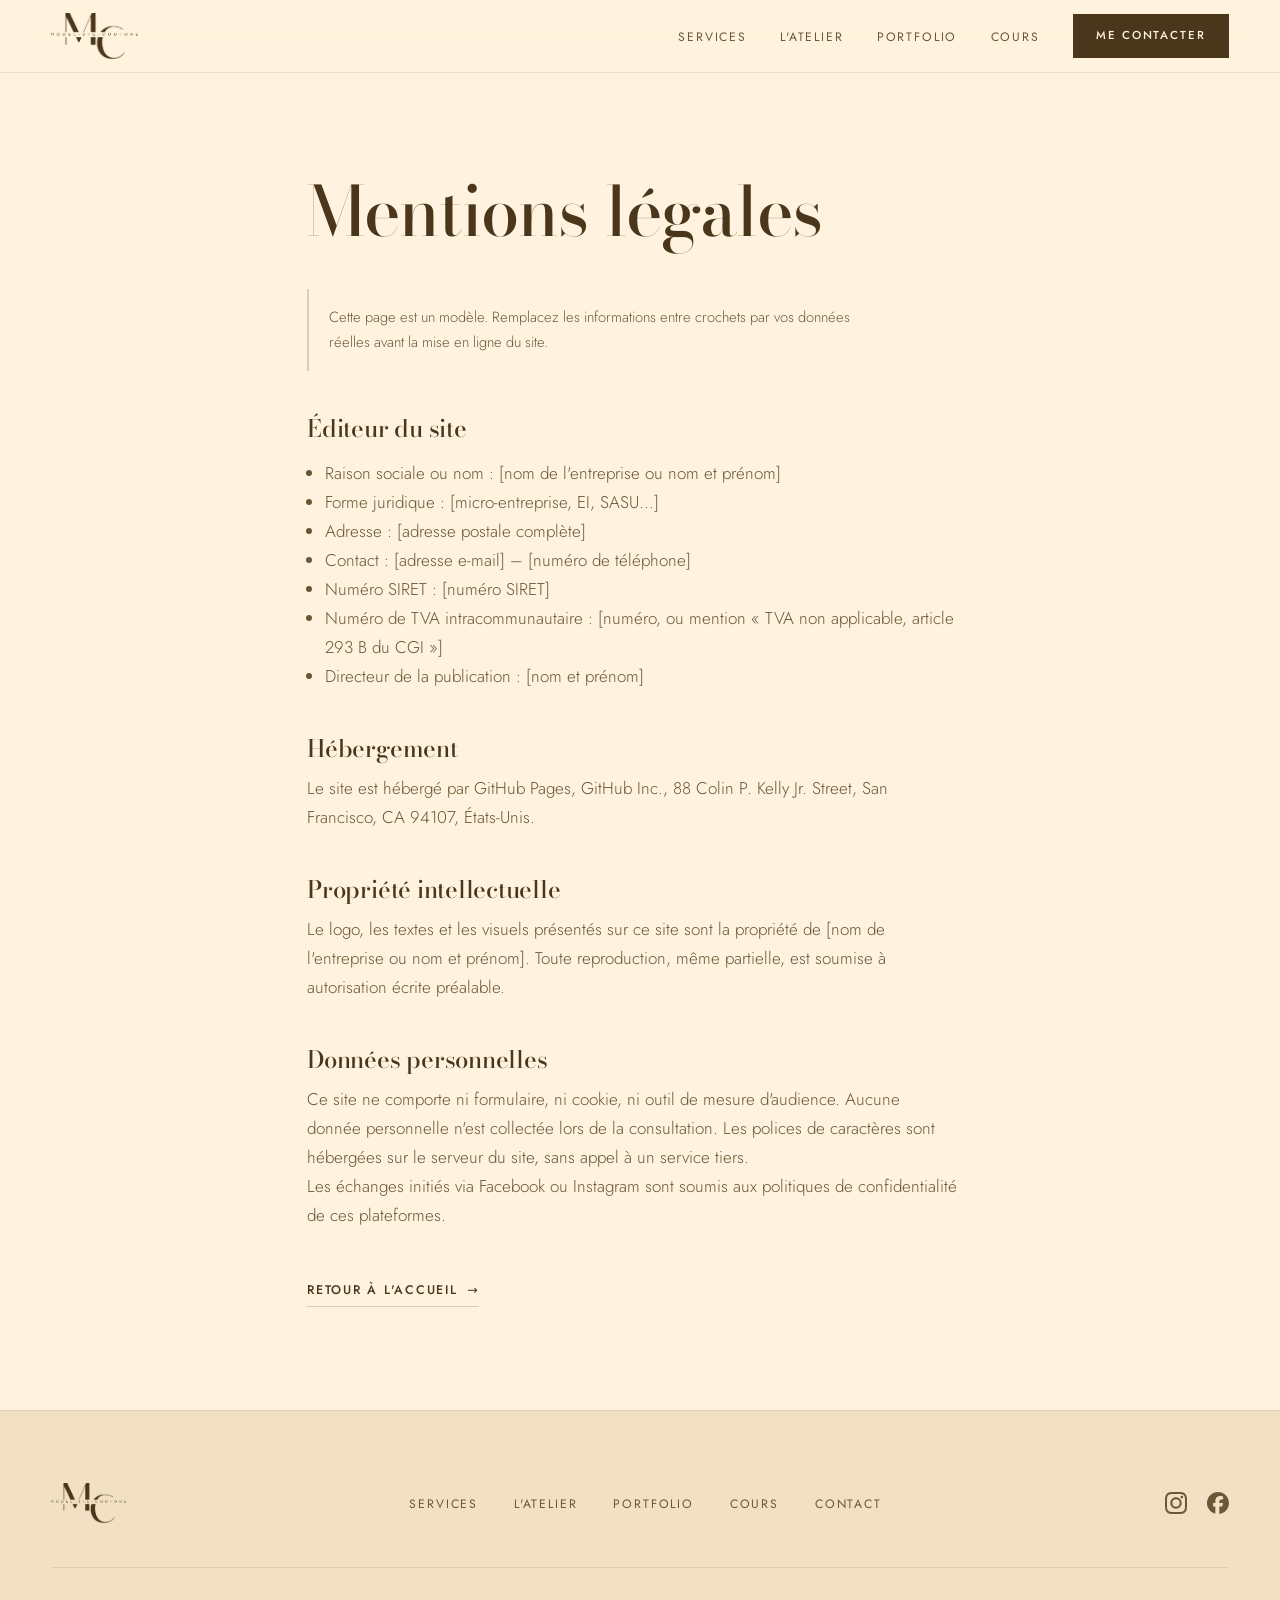
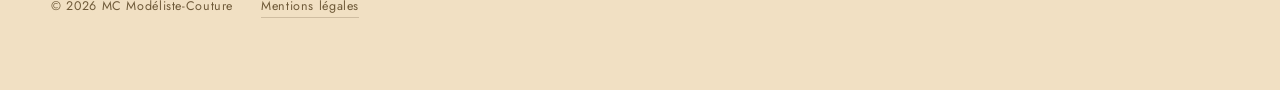
==== mentions-legales.html @ d51a9fc8 "Ajouter le site vitrine MC Modéliste-Couture Site statique d'une page reprenant l'identité du logo :" ====
<!doctype html>
<html lang="fr">
<head>
<meta charset="utf-8">
<meta name="viewport" content="width=device-width, initial-scale=1">
<script>document.documentElement.classList.add('js');</script>
<title>Mentions légales | MC Modéliste-Couture</title>
<meta name="description" content="Mentions légales du site MC Modéliste-Couture.">
<meta name="robots" content="noindex, follow">

<link rel="icon" href="assets/favicon.ico" sizes="any">
<link rel="icon" href="assets/favicon-512.png" type="image/png" sizes="512x512">
<link rel="apple-touch-icon" href="assets/apple-touch-icon.png">
<meta name="theme-color" content="#FFF3DF" media="(prefers-color-scheme: light)">
<meta name="theme-color" content="#211710" media="(prefers-color-scheme: dark)">

<link rel="stylesheet" href="assets/fonts/fonts.css">
<link rel="stylesheet" href="assets/css/style.css">
</head>

<body>
<a class="skip-link" href="#contenu">Aller au contenu</a>

<header class="site-header">
  <div class="site-header__inner">
    <a class="brand" href="index.html" aria-label="MC Modéliste-Couture, accueil">
      <img src="assets/logo-mc.png" alt="MC Modéliste-Couture" width="357" height="190" decoding="async">
    </a>
    <nav class="site-nav" id="menu" aria-label="Navigation principale">
      <ul>
        <li><a href="index.html#services">Services</a></li>
        <li><a href="index.html#atelier">L'atelier</a></li>
        <li><a href="index.html#portfolio">Portfolio</a></li>
        <li><a href="index.html#cours">Cours</a></li>
      </ul>
      <a class="btn btn--primary site-nav__cta" href="index.html#contact">Me contacter</a>
    </nav>
    <button class="nav-toggle" type="button" aria-expanded="false" aria-controls="menu">
      <span class="nav-toggle__bars" aria-hidden="true"></span>
      <span class="nav-toggle__label">Menu</span>
    </button>
  </div>
</header>

<main id="contenu" class="legal-page">
  <div class="wrap">
    <h1>Mentions légales</h1>

    <!-- À COMPLÉTER : les champs entre crochets sont obligatoires pour un site
         professionnel français (article 6 de la loi pour la confiance dans
         l'économie numérique). Remplacez chaque crochet, puis supprimez le
         paragraphe « note » ci-dessous. -->
    <p class="note">
      Cette page est un modèle. Remplacez les informations entre crochets par vos
      données réelles avant la mise en ligne du site.
    </p>

    <h2>Éditeur du site</h2>
    <ul>
      <li>Raison sociale ou nom : [nom de l'entreprise ou nom et prénom]</li>
      <li>Forme juridique : [micro-entreprise, EI, SASU…]</li>
      <li>Adresse : [adresse postale complète]</li>
      <li>Contact : [adresse e-mail] – [numéro de téléphone]</li>
      <li>Numéro SIRET : [numéro SIRET]</li>
      <li>Numéro de TVA intracommunautaire : [numéro, ou mention « TVA non applicable, article 293 B du CGI »]</li>
      <li>Directeur de la publication : [nom et prénom]</li>
    </ul>

    <h2>Hébergement</h2>
    <p>
      Le site est hébergé par GitHub Pages, GitHub Inc., 88 Colin P. Kelly Jr. Street,
      San Francisco, CA 94107, États-Unis.
    </p>

    <h2>Propriété intellectuelle</h2>
    <p>
      Le logo, les textes et les visuels présentés sur ce site sont la propriété de
      [nom de l'entreprise ou nom et prénom]. Toute reproduction, même partielle, est
      soumise à autorisation écrite préalable.
    </p>

    <h2>Données personnelles</h2>
    <p>
      Ce site ne comporte ni formulaire, ni cookie, ni outil de mesure d'audience. Aucune
      donnée personnelle n'est collectée lors de la consultation. Les polices de caractères
      sont hébergées sur le serveur du site, sans appel à un service tiers.
    </p>
    <p>
      Les échanges initiés via Facebook ou Instagram sont soumis aux politiques de
      confidentialité de ces plateformes.
    </p>

    <p style="margin-top:2.75rem"><a class="link-arrow" href="index.html">Retour à l'accueil</a></p>
  </div>
</main>

<footer class="site-footer">
  <div class="wrap site-footer__inner">
    <div class="site-footer__brand">
      <img src="assets/logo-mc.png" alt="MC Modéliste-Couture" width="357" height="190" loading="lazy" decoding="async">
    </div>
    <nav class="site-footer__nav" aria-label="Navigation de bas de page">
      <ul>
        <li><a href="index.html#services">Services</a></li>
        <li><a href="index.html#atelier">L'atelier</a></li>
        <li><a href="index.html#portfolio">Portfolio</a></li>
        <li><a href="index.html#cours">Cours</a></li>
        <li><a href="index.html#contact">Contact</a></li>
      </ul>
    </nav>
    <div class="site-footer__social">
      <a href="https://www.instagram.com/mcmodeliste.coucoucolito" target="_blank" rel="noopener noreferrer" aria-label="Instagram">
        <svg class="icon" viewBox="0 0 24 24" aria-hidden="true" focusable="false"><path fill="currentColor" d="M7.0301.084c-1.2768.0602-2.1487.264-2.911.5634-.7888.3075-1.4575.72-2.1228 1.3877-.6652.6677-1.075 1.3368-1.3802 2.127-.2954.7638-.4956 1.6365-.552 2.914-.0564 1.2775-.0689 1.6882-.0626 4.947.0062 3.2586.0206 3.6671.0825 4.9473.061 1.2765.264 2.1482.5635 2.9107.308.7889.72 1.4573 1.388 2.1228.6679.6655 1.3365 1.0743 2.1285 1.38.7632.295 1.6361.4961 2.9134.552 1.2773.056 1.6884.069 4.9462.0627 3.2578-.0062 3.668-.0207 4.9478-.0814 1.28-.0607 2.147-.2652 2.9098-.5633.7889-.3086 1.4578-.72 2.1228-1.3881.665-.6682 1.0745-1.3378 1.3795-2.1284.2957-.7632.4966-1.636.552-2.9124.056-1.2809.0692-1.6898.063-4.948-.0063-3.2583-.021-3.6668-.0817-4.9465-.0607-1.2797-.264-2.1487-.5633-2.9117-.3084-.7889-.72-1.4568-1.3876-2.1228C21.2982 1.33 20.628.9208 19.8378.6165 19.074.321 18.2017.1197 16.9244.0645 15.6471.0093 15.236-.005 11.977.0014 8.718.0076 8.31.0215 7.0301.0839m.1402 21.6932c-1.17-.0509-1.8053-.2453-2.2287-.408-.5606-.216-.96-.4771-1.3819-.895-.422-.4178-.6811-.8186-.9-1.378-.1644-.4234-.3624-1.058-.4171-2.228-.0595-1.2645-.072-1.6442-.079-4.848-.007-3.2037.0053-3.583.0607-4.848.05-1.169.2456-1.805.408-2.2282.216-.5613.4762-.96.895-1.3816.4188-.4217.8184-.6814 1.3783-.9003.423-.1651 1.0575-.3614 2.227-.4171 1.2655-.06 1.6447-.072 4.848-.079 3.2033-.007 3.5835.005 4.8495.0608 1.169.0508 1.8053.2445 2.228.408.5608.216.96.4754 1.3816.895.4217.4194.6816.8176.9005 1.3787.1653.4217.3617 1.056.4169 2.2263.0602 1.2655.0739 1.645.0796 4.848.0058 3.203-.0055 3.5834-.061 4.848-.051 1.17-.245 1.8055-.408 2.2294-.216.5604-.4763.96-.8954 1.3814-.419.4215-.8181.6811-1.3783.9-.4224.1649-1.0577.3617-2.2262.4174-1.2656.0595-1.6448.072-4.8493.079-3.2045.007-3.5825-.006-4.848-.0608M16.953 5.5864A1.44 1.44 0 1 0 18.39 4.144a1.44 1.44 0 0 0-1.437 1.4424M5.8385 12.012c.0067 3.4032 2.7706 6.1557 6.173 6.1493 3.4026-.0065 6.157-2.7701 6.1506-6.1733-.0065-3.4032-2.771-6.1565-6.174-6.1498-3.403.0067-6.156 2.771-6.1496 6.1738M8 12.0077a4 4 0 1 1 4.008 3.9921A3.9996 3.9996 0 0 1 8 12.0077"/></svg>
      </a>
      <a href="https://www.facebook.com/profile.php?id=61576766272760" target="_blank" rel="noopener noreferrer" aria-label="Facebook">
        <svg class="icon" viewBox="0 0 24 24" aria-hidden="true" focusable="false"><path fill="currentColor" d="M9.101 23.691v-7.98H6.627v-3.667h2.474v-1.58c0-4.085 1.848-5.978 5.858-5.978.401 0 .955.042 1.468.103a8.68 8.68 0 0 1 1.141.195v3.325a8.623 8.623 0 0 0-.653-.036 26.805 26.805 0 0 0-.733-.009c-.707 0-1.259.096-1.675.309a1.686 1.686 0 0 0-.679.622c-.258.42-.374.995-.374 1.752v1.297h3.919l-.386 2.103-.287 1.564h-3.246v8.245C19.396 23.238 24 18.179 24 12.044c0-6.627-5.373-12-12-12s-12 5.373-12 12c0 5.628 3.874 10.35 9.101 11.647Z"/></svg>
      </a>
    </div>
    <p class="site-footer__legal">
      <span>&copy; <span id="annee">2026</span> MC Modéliste-Couture</span>
      <a href="mentions-legales.html">Mentions légales</a>
    </p>
  </div>
</footer>

<script src="assets/js/main.js" defer></script>
</body>
</html>
---- assets/fonts/fonts.css ----
/* Polices auto-hebergees (pas d'appel a Google Fonts : RGPD + performance). */

/* Bodoni Moda - variable wght 400..900, opsz 6..96. Reprend le Didone du monogramme MC. */
@font-face {
  font-family: 'Bodoni Moda';
  font-style: normal;
  font-weight: 400 700;
  font-display: swap;
  src: url(./bodoni-moda-latin.woff2) format('woff2');
  unicode-range: U+0000-00FF, U+0131, U+0152-0153, U+02BB-02BC, U+02C6, U+02DA, U+02DC, U+0304, U+0308, U+0329, U+2000-206F, U+20AC, U+2122, U+2191, U+2193, U+2212, U+2215, U+FEFF, U+FFFD;
}
@font-face {
  font-family: 'Bodoni Moda';
  font-style: normal;
  font-weight: 400 700;
  font-display: swap;
  src: url(./bodoni-moda-latin-ext.woff2) format('woff2');
  unicode-range: U+0100-02BA, U+02BD-02C5, U+02C7-02CC, U+02CE-02D7, U+02DD-02FF, U+0304, U+0308, U+0329, U+1D00-1DBF, U+1E00-1E9F, U+1EF2-1EFF, U+2020, U+20A0-20AB, U+20AD-20C0, U+2113, U+2C60-2C7F, U+A720-A7FF;
}

/* Jost - variable wght 100..900. Reprend le lettrage geometrique du wordmark. */
@font-face {
  font-family: 'Jost';
  font-style: normal;
  font-weight: 200 700;
  font-display: swap;
  src: url(./jost-latin.woff2) format('woff2');
  unicode-range: U+0000-00FF, U+0131, U+0152-0153, U+02BB-02BC, U+02C6, U+02DA, U+02DC, U+0304, U+0308, U+0329, U+2000-206F, U+20AC, U+2122, U+2191, U+2193, U+2212, U+2215, U+FEFF, U+FFFD;
}
@font-face {
  font-family: 'Jost';
  font-style: normal;
  font-weight: 200 700;
  font-display: swap;
  src: url(./jost-latin-ext.woff2) format('woff2');
  unicode-range: U+0100-02BA, U+02BD-02C5, U+02C7-02CC, U+02CE-02D7, U+02DD-02FF, U+0304, U+0308, U+0329, U+1D00-1DBF, U+1E00-1E9F, U+1EF2-1EFF, U+2020, U+20A0-20AB, U+20AD-20C0, U+2113, U+2C60-2C7F, U+A720-A7FF;
}
---- assets/css/style.css ----
/* ==========================================================================
   MC Modéliste-Couture
   Palette et typographie reprises du logo : brun #49361B sur crème #FFF3DF,
   monogramme Didone (Bodoni Moda) + lettrage géométrique (Jost).
   Un seul accent, un seul rayon de bord (0), un seul thème à la fois.
   ========================================================================== */

:root {
  --paper:      #FFF3DF;
  --paper-2:    #F8EAD2;
  --paper-3:    #F1E0C3;
  --ink:        #49361B;
  --ink-soft:   #6B5636;
  --ink-mute:   #6F5A39;
  --line:       rgba(73, 54, 27, .20);
  --line-soft:  rgba(73, 54, 27, .11);
  --shadow:     0 18px 50px rgba(73, 54, 27, .13);
  --veil:       rgba(255, 243, 223, .55);
  --img-filter: none;

  --nav-h: 72px;
  --wrap: 1280px;
  --gutter: clamp(1.25rem, 4vw, 3.5rem);
  --radius: 0;

  --serif: 'Bodoni Moda', 'Didot', 'Times New Roman', serif;
  --sans:  'Jost', 'Futura', 'Century Gothic', system-ui, sans-serif;
  --ease:  cubic-bezier(.16, 1, .3, 1);

  color-scheme: light dark;
}

@media (prefers-color-scheme: dark) {
  :root {
    --paper:      #211710;
    --paper-2:    #2A1E14;
    --paper-3:    #33251a;
    --ink:        #F5E7CF;
    --ink-soft:   #D8C4A3;
    --ink-mute:   #AE9877;
    --line:       rgba(245, 231, 207, .20);
    --line-soft:  rgba(245, 231, 207, .10);
    --shadow:     0 18px 50px rgba(0, 0, 0, .45);
    --veil:       rgba(33, 23, 16, .88);
    --img-filter: brightness(.78) saturate(.92);
  }
}

/* --------------------------------------------------------- base --------- */

*, *::before, *::after { box-sizing: border-box; }

html {
  -webkit-text-size-adjust: 100%;
  scroll-padding-top: calc(var(--nav-h) + 1.5rem);
}

@media (prefers-reduced-motion: no-preference) {
  html { scroll-behavior: smooth; }
}

body {
  margin: 0;
  background: var(--paper);
  color: var(--ink);
  font-family: var(--sans);
  font-size: 1.0625rem;
  font-weight: 400;
  line-height: 1.7;
  -webkit-font-smoothing: antialiased;
  text-rendering: optimizeLegibility;
  overflow-x: hidden;
}

h1, h2, h3 {
  font-family: var(--serif);
  font-weight: 500;
  font-optical-sizing: auto;
  margin: 0;
  text-wrap: balance;
}

h1 {
  font-size: clamp(2.4rem, 5.6vw, 4.3rem);
  line-height: 1.07;
  letter-spacing: -.014em;
}

h2 {
  font-size: clamp(1.85rem, 3.4vw, 2.9rem);
  line-height: 1.14;
  letter-spacing: -.01em;
}

h3 {
  font-size: clamp(1.2rem, 1.5vw, 1.45rem);
  font-weight: 600;
  line-height: 1.25;
}

p { margin: 0; max-width: 65ch; text-wrap: pretty; }

img { display: block; max-width: 100%; height: auto; }

a { color: inherit; }

.wrap {
  width: 100%;
  max-width: var(--wrap);
  margin-inline: auto;
  padding-inline: var(--gutter);
}

/* Les items de grille refusent par défaut de passer sous leur taille
   min-content, ce qui fait déborder la page sur petit écran. */
.hero__inner > *,
.cours__inner > *,
.contact__inner > *,
.bento__cell { min-width: 0; }

.section { padding-block: clamp(4.5rem, 9vw, 8.5rem); }

.section__head { max-width: 46rem; margin-bottom: clamp(2.5rem, 5vw, 4rem); }
.section__head p { margin-top: 1.1rem; color: var(--ink-soft); font-weight: 300; }

.lede {
  font-size: clamp(1.05rem, 1.4vw, 1.22rem);
  font-weight: 300;
  color: var(--ink-soft);
  line-height: 1.65;
}

.skip-link {
  position: absolute;
  left: -9999px;
  top: 0;
  z-index: 100;
  background: var(--ink);
  color: var(--paper);
  padding: .85rem 1.4rem;
  font-size: .8rem;
  letter-spacing: .12em;
  text-transform: uppercase;
}
.skip-link:focus { left: 0; }

:focus-visible {
  outline: 2px solid var(--ink);
  outline-offset: 3px;
}

/* ------------------------------------------------------- boutons -------- */

.btn {
  display: inline-flex;
  align-items: center;
  justify-content: center;
  white-space: nowrap;
  border: 1px solid var(--ink);
  border-radius: var(--radius);
  padding: .95rem 1.9rem;
  font-family: var(--sans);
  font-size: .78rem;
  font-weight: 500;
  letter-spacing: .16em;
  text-transform: uppercase;
  text-decoration: none;
  cursor: pointer;
  transition: background-color .35s var(--ease), color .35s var(--ease),
              transform .2s var(--ease);
}

.btn--primary { background: var(--ink); color: var(--paper); }
.btn--ghost   { background: transparent; color: var(--ink); }

@media (hover: hover) {
  .btn--primary:hover { background: var(--ink-soft); border-color: var(--ink-soft); }
  .btn--ghost:hover   { background: var(--ink); color: var(--paper); }
  .btn:hover { transform: translateY(-1px); }
}
.btn:active { transform: translateY(1px); }

.link-arrow {
  display: inline-flex;
  align-items: center;
  gap: .6rem;
  font-size: .78rem;
  font-weight: 500;
  letter-spacing: .14em;
  text-transform: uppercase;
  text-decoration: none;
  color: var(--ink);
  border-bottom: 1px solid var(--line);
  padding-bottom: .35rem;
  transition: border-color .35s var(--ease), gap .35s var(--ease);
}
.link-arrow::after { content: "\2192"; transition: transform .35s var(--ease); }
@media (hover: hover) {
  .link-arrow:hover { border-color: var(--ink); }
  .link-arrow:hover::after { transform: translateX(4px); }
}

/* -------------------------------------------------------- entête -------- */

.site-header {
  position: sticky;
  top: 0;
  z-index: 50;
  background: color-mix(in srgb, var(--paper) 88%, transparent);
  backdrop-filter: blur(14px);
  -webkit-backdrop-filter: blur(14px);
  border-bottom: 1px solid var(--line-soft);
}

@supports not (backdrop-filter: blur(4px)) {
  .site-header { background: var(--paper); }
}

.site-header__inner {
  height: var(--nav-h);
  max-width: var(--wrap);
  margin-inline: auto;
  padding-inline: var(--gutter);
  display: flex;
  align-items: center;
  gap: clamp(1rem, 3vw, 2.5rem);
}

.brand { margin-right: auto; display: flex; align-items: center; }
.brand img {
  height: 46px;
  width: auto;
}

@media (prefers-color-scheme: dark) {
  .brand img,
  .site-footer__brand img { filter: brightness(0) invert(1) opacity(.92); }
}

.site-nav { display: flex; align-items: center; gap: clamp(1.25rem, 2.6vw, 2.4rem); }

.site-nav ul {
  display: flex;
  align-items: center;
  gap: clamp(1.25rem, 2.6vw, 2.4rem);
  list-style: none;
  margin: 0;
  padding: 0;
}

.site-nav a:not(.btn) {
  font-size: .76rem;
  font-weight: 400;
  letter-spacing: .15em;
  text-transform: uppercase;
  text-decoration: none;
  color: var(--ink-soft);
  padding-block: .4rem;
  border-bottom: 1px solid transparent;
  transition: color .3s var(--ease), border-color .3s var(--ease);
}
@media (hover: hover) {
  .site-nav a:not(.btn):hover { color: var(--ink); border-color: var(--ink); }
}

.site-nav__cta { padding: .7rem 1.4rem; font-size: .72rem; }

.nav-toggle {
  display: none;
  align-items: center;
  gap: .6rem;
  background: none;
  border: 0;
  padding: .5rem 0;
  color: var(--ink);
  font-family: var(--sans);
  font-size: .72rem;
  letter-spacing: .16em;
  text-transform: uppercase;
  cursor: pointer;
}

.nav-toggle__bars,
.nav-toggle__bars::before,
.nav-toggle__bars::after {
  display: block;
  width: 22px;
  height: 1px;
  background: var(--ink);
  transition: transform .3s var(--ease), opacity .2s var(--ease);
}
.nav-toggle__bars { position: relative; }
.nav-toggle__bars::before,
.nav-toggle__bars::after { content: ""; position: absolute; left: 0; }
.nav-toggle__bars::before { top: -7px; }
.nav-toggle__bars::after  { top: 7px; }

.nav-toggle[aria-expanded="true"] .nav-toggle__bars { background: transparent; }
.nav-toggle[aria-expanded="true"] .nav-toggle__bars::before { transform: translateY(7px) rotate(45deg); }
.nav-toggle[aria-expanded="true"] .nav-toggle__bars::after  { transform: translateY(-7px) rotate(-45deg); }

@media (max-width: 899px) {
  .nav-toggle { display: inline-flex; }

  .site-nav {
    position: fixed;
    inset: var(--nav-h) 0 auto 0;
    flex-direction: column;
    align-items: stretch;
    gap: 0;
    background: var(--paper);
    border-bottom: 1px solid var(--line);
    padding: 1rem var(--gutter) 2rem;
    transform: translateY(-8px);
    opacity: 0;
    visibility: hidden;
    transition: opacity .28s var(--ease), transform .28s var(--ease), visibility .28s;
  }
  .site-nav[data-open="true"] { opacity: 1; visibility: visible; transform: none; }

  .site-nav ul { flex-direction: column; align-items: stretch; gap: 0; }
  .site-nav li { border-bottom: 1px solid var(--line-soft); }
  .site-nav a:not(.btn) { display: block; padding: 1.05rem 0; font-size: .82rem; }
  .site-nav__cta { margin-top: 1.5rem; align-self: flex-start; }
}

/* ---------------------------------------------------------- hero -------- */

.hero {
  padding-top: clamp(2.5rem, 5vw, 5.5rem);
  padding-bottom: clamp(3.5rem, 7vw, 6rem);
}

.hero__inner {
  display: grid;
  gap: clamp(2.5rem, 5vw, 4.5rem);
  align-items: center;
}

@media (min-width: 900px) {
  .hero__inner { grid-template-columns: 7fr 5fr; }
}

.hero__text h1 { margin-bottom: 1.6rem; }
.hero__text .lede { max-width: 34rem; }

.br-desktop { display: none; }
@media (min-width: 900px) { .br-desktop { display: inline; } }

.hero__actions {
  display: flex;
  flex-wrap: wrap;
  gap: .9rem;
  margin-top: clamp(2rem, 3.5vw, 2.8rem);
}

.hero__media { margin: 0; }
.hero__media img {
  width: 100%;
  aspect-ratio: 4 / 5;
  object-fit: cover;
  filter: var(--img-filter);
}

@media (max-width: 899px) {
  .hero__media img { aspect-ratio: 3 / 2; }
}

/* ------------------------------------------------------ services -------- */

.bento {
  display: grid;
  gap: 1px;
  background: var(--line-soft);
  border-block: 1px solid var(--line-soft);
}

@media (min-width: 768px) {
  .bento { grid-template-columns: repeat(12, 1fr); }
  .bento__cell--wide { grid-column: span 7; }
  .bento__cell:not(.bento__cell--wide):not(.bento__cell--full) { grid-column: span 5; }
  .bento__cell--full { grid-column: 1 / -1; }
}

.bento__cell {
  position: relative;
  isolation: isolate;
  background: var(--paper);
  padding: clamp(1.9rem, 3.4vw, 3rem);
  min-height: clamp(220px, 26vw, 300px);
  display: flex;
  flex-direction: column;
  justify-content: flex-end;
  gap: .9rem;
}

.bento__cell h3 { color: var(--cell-ink, var(--ink)); }
.bento__cell p  { color: var(--cell-ink-soft, var(--ink-soft)); font-weight: 300; }

.bento__cell--dark,
.bento__cell--light {
  background-size: cover;
  background-position: center;
}

.bento__cell--dark::before,
.bento__cell--light::before {
  content: "";
  position: absolute;
  inset: 0;
  z-index: -1;
  background: var(--cell-veil);
}

.bento__cell--dark {
  background-image: url("../img/service-patronage.jpg");
  --cell-veil: rgba(41, 30, 15, .58);
  --cell-ink: #FDF4E5;
  --cell-ink-soft: #E7D6B9;
}

.bento__cell--light {
  background-image: url("../img/service-prototype.jpg");
  --cell-veil: rgba(255, 243, 223, .58);
  --cell-ink: #3A2A14;
  --cell-ink-soft: #5C4726;
}

@media (prefers-color-scheme: dark) {
  .bento__cell--dark  { --cell-veil: rgba(20, 13, 8, .70); }
  .bento__cell--light {
    --cell-veil: rgba(33, 23, 16, .82);
    --cell-ink: var(--ink);
    --cell-ink-soft: var(--ink-soft);
  }
}

.bento__cell--full {
  min-height: 0;
  flex-direction: row;
  flex-wrap: wrap;
  align-items: flex-end;
  justify-content: space-between;
  gap: 1.75rem clamp(2rem, 5vw, 5rem);
}
.bento__cell--full > div { flex: 1 1 26rem; display: grid; gap: .8rem; }

/* ------------------------------------------------------- atelier -------- */

.atelier { padding-block: 0; }

.atelier__media img {
  width: 100%;
  height: clamp(300px, 44vw, 540px);
  object-fit: cover;
  filter: var(--img-filter);
}

.atelier__panel {
  position: relative;
  background: var(--paper);
  max-width: 44rem;
  margin-top: clamp(-7rem, -9vw, -4rem);
  margin-bottom: clamp(4.5rem, 9vw, 8.5rem);
  padding: clamp(2rem, 4vw, 3.5rem) clamp(1.75rem, 4vw, 3.5rem);
  box-shadow: var(--shadow);
  display: grid;
  gap: 1.15rem;
}
.atelier__panel h2 { margin-bottom: .35rem; }
.atelier__panel p  { color: var(--ink-soft); font-weight: 300; }

/* ----------------------------------------------------- portfolio -------- */

.portfolio {
  position: relative;
  isolation: isolate;
  background: url("../img/portfolio.jpg") center / cover no-repeat;
  border-block: 1px solid var(--line-soft);
}

/* Le voile garde la section dans le thème actif : crème en clair, brun profond
   en sombre. Sans lui, la bande de papier à patron trouerait le mode sombre. */
.portfolio::before {
  content: "";
  position: absolute;
  inset: 0;
  z-index: -1;
  background: var(--veil);
}

.portfolio__inner {
  max-width: 44rem;
  text-align: center;
  display: grid;
  justify-items: center;
  gap: 1.35rem;
}
.portfolio__inner p { color: var(--ink-soft); font-weight: 300; }
.portfolio__inner .btn { margin-top: .75rem; }

.portfolio__meta {
  font-size: .78rem;
  letter-spacing: .1em;
  text-transform: uppercase;
  color: var(--ink-mute);
}

/* --------------------------------------------------------- cours -------- */

.cours { background: var(--paper-2); }

.cours__inner {
  display: grid;
  gap: clamp(2.25rem, 5vw, 4.5rem);
  align-items: center;
}

@media (min-width: 900px) {
  .cours__inner { grid-template-columns: 5fr 7fr; }
}

.cours__media { margin: 0; }
.cours__media img {
  width: 100%;
  aspect-ratio: 4 / 3;
  object-fit: cover;
  filter: var(--img-filter);
}

.cours__text { display: grid; gap: 1.4rem; justify-items: start; }
.cours__text p { color: var(--ink-soft); font-weight: 300; }

.cours__list {
  list-style: none;
  margin: .4rem 0 .6rem;
  padding: 0;
  display: grid;
  grid-template-columns: minmax(0, 1fr);
  gap: 0 clamp(1.5rem, 4vw, 3rem);
  width: 100%;
  max-width: 34rem;
}

@media (min-width: 560px) {
  .cours__list { grid-template-columns: repeat(2, minmax(0, 1fr)); }
}
.cours__list li {
  border-top: 1px solid var(--line);
  padding: .85rem 0;
  font-size: .82rem;
  letter-spacing: .12em;
  text-transform: uppercase;
  color: var(--ink);
}

/* ------------------------------------------------------- contact -------- */

.contact__inner {
  display: grid;
  gap: clamp(2.25rem, 5vw, 4.5rem);
}

@media (min-width: 900px) {
  .contact__inner { grid-template-columns: 5fr 7fr; align-items: start; }
}

.contact__intro p { margin-top: 1.2rem; color: var(--ink-soft); font-weight: 300; }

.contact__channels { list-style: none; margin: 0; padding: 0; }
.contact__channels li { border-top: 1px solid var(--line); }
.contact__channels li:last-child { border-bottom: 1px solid var(--line); }

.contact__channels a {
  display: grid;
  grid-template-columns: auto 1fr auto;
  align-items: center;
  gap: 1.1rem;
  padding: clamp(1.3rem, 2.6vw, 1.9rem) 0;
  text-decoration: none;
  transition: padding-inline .35s var(--ease), color .35s var(--ease);
}
@media (hover: hover) {
  .contact__channels a:hover { padding-inline: .9rem; }
  .contact__channels a:hover .contact__channel-handle { color: var(--ink); }
}

.contact__channel-name {
  font-family: var(--serif);
  font-size: clamp(1.25rem, 2vw, 1.6rem);
  font-weight: 500;
}
.contact__channel-handle {
  font-size: .82rem;
  letter-spacing: .07em;
  color: var(--ink-mute);
  text-align: right;
  transition: color .35s var(--ease);
  overflow-wrap: anywhere;
}

/* Sur petit écran le pseudo passe sous le nom : côte à côte il devient illisible. */
@media (max-width: 639px) {
  .contact__channels a { grid-template-columns: auto 1fr; row-gap: .35rem; }
  .contact__channel-handle { grid-column: 1 / -1; text-align: left; }
}

.icon { width: 22px; height: 22px; flex: none; }

/* --------------------------------------------------------- pied --------- */

.site-footer {
  background: var(--paper-3);
  border-top: 1px solid var(--line-soft);
  padding-block: clamp(3rem, 6vw, 4.5rem);
}

.site-footer__inner {
  display: grid;
  gap: 2.25rem;
  align-items: center;
  grid-template-areas:
    "brand"
    "nav"
    "social"
    "legal";
}

@media (min-width: 900px) {
  .site-footer__inner {
    grid-template-columns: auto 1fr auto;
    grid-template-areas:
      "brand nav social"
      "legal legal legal";
    gap: 2.75rem 3rem;
  }
}

.site-footer__brand { grid-area: brand; }
.site-footer__brand img { height: 40px; width: auto; }

.site-footer__nav { grid-area: nav; }
.site-footer__nav ul {
  list-style: none;
  margin: 0;
  padding: 0;
  display: flex;
  flex-wrap: wrap;
  gap: .9rem clamp(1.25rem, 3vw, 2.25rem);
}
@media (min-width: 900px) { .site-footer__nav ul { justify-content: center; } }

.site-footer__nav a {
  font-size: .76rem;
  letter-spacing: .15em;
  text-transform: uppercase;
  text-decoration: none;
  color: var(--ink-soft);
  border-bottom: 1px solid transparent;
  padding-bottom: .2rem;
  transition: color .3s var(--ease), border-color .3s var(--ease);
}
@media (hover: hover) {
  .site-footer__nav a:hover { color: var(--ink); border-color: var(--ink); }
}

.site-footer__social { grid-area: social; display: flex; gap: 1.25rem; }
.site-footer__social a {
  color: var(--ink-soft);
  transition: color .3s var(--ease), transform .3s var(--ease);
  display: inline-flex;
}
@media (hover: hover) {
  .site-footer__social a:hover { color: var(--ink); transform: translateY(-2px); }
}

.site-footer__legal {
  grid-area: legal;
  max-width: none;
  display: flex;
  flex-wrap: wrap;
  gap: .6rem 1.75rem;
  padding-top: 1.75rem;
  border-top: 1px solid var(--line-soft);
  font-size: .78rem;
  letter-spacing: .05em;
  color: var(--ink-mute);
}
.site-footer__legal a { color: var(--ink-mute); text-decoration: none; border-bottom: 1px solid var(--line); }
@media (hover: hover) { .site-footer__legal a:hover { color: var(--ink); } }

/* ------------------------------------------------------ mentions -------- */

.legal-page { padding-block: clamp(3.5rem, 8vw, 6.5rem); }
.legal-page .wrap { max-width: 48rem; }
.legal-page h1 { margin-bottom: 2.5rem; }
.legal-page h2 { font-size: clamp(1.2rem, 2vw, 1.5rem); margin-top: 2.75rem; margin-bottom: .75rem; }
.legal-page p, .legal-page li { color: var(--ink-soft); font-weight: 300; }
.legal-page ul { padding-left: 1.1rem; }
.legal-page .note {
  border-left: 2px solid var(--line);
  padding: 1rem 0 1rem 1.25rem;
  margin-bottom: 2.5rem;
  color: var(--ink-mute);
  font-size: .92rem;
}

/* ----------------------------------------- révélation au défilement ----- */
/* Sert la hiérarchie de lecture : chaque bloc arrive dans l'ordre du texte.
   Ne s'active que si JS répond et si l'utilisateur n'a pas demandé moins
   de mouvement. */

@media (prefers-reduced-motion: no-preference) {
  .js .reveal {
    opacity: 0;
    transform: translateY(20px);
    transition: opacity .75s var(--ease), transform .75s var(--ease);
    transition-delay: var(--reveal-delay, 0ms);
  }
  .js .reveal.is-visible { opacity: 1; transform: none; }
}
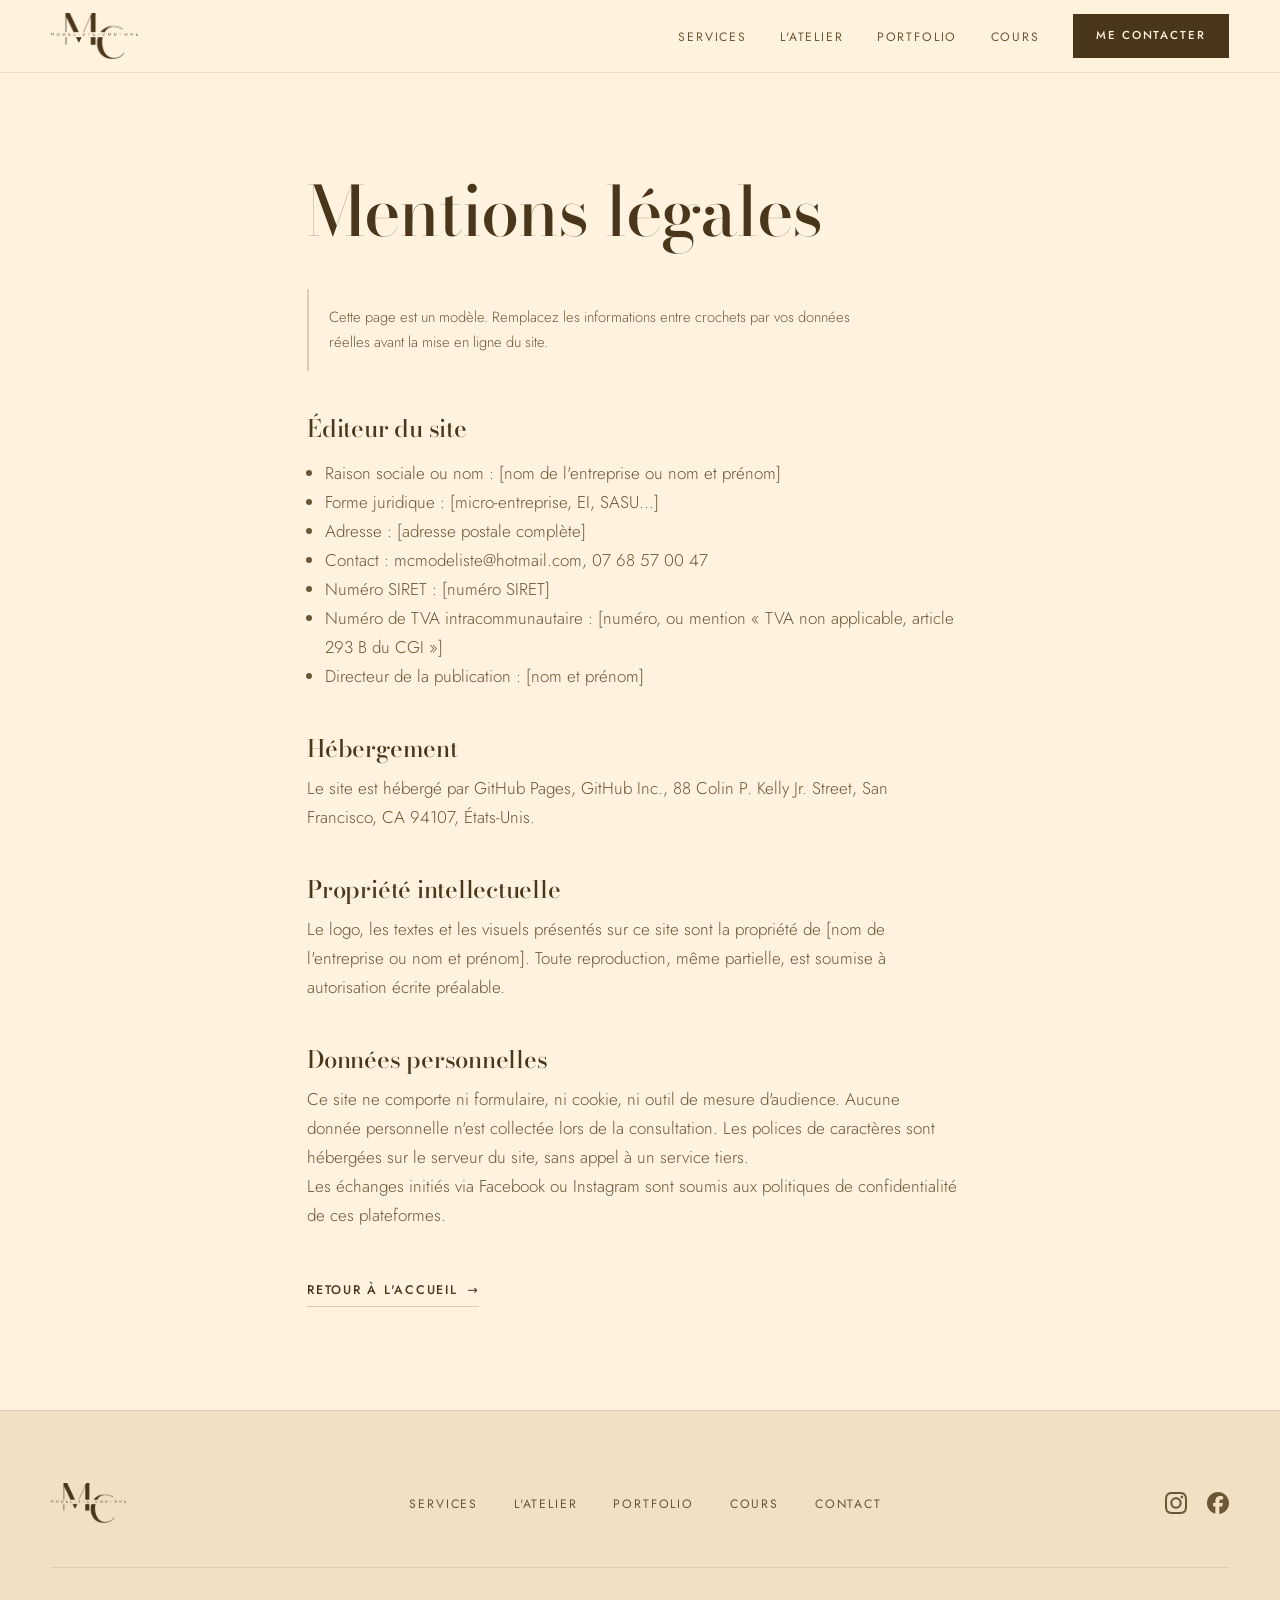
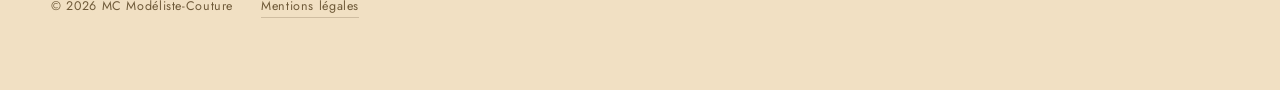
==== commit 0a6f1e78: "Ajouter l'e-mail et le téléphone aux coordonnées Les deux lignes passent en tête de la liste de cont" ====
--- a/mentions-legales.html
+++ b/mentions-legales.html
@@ -60,7 +60,7 @@
       <li>Raison sociale ou nom : [nom de l'entreprise ou nom et prénom]</li>
       <li>Forme juridique : [micro-entreprise, EI, SASU…]</li>
       <li>Adresse : [adresse postale complète]</li>
-      <li>Contact : [adresse e-mail] – [numéro de téléphone]</li>
+      <li>Contact : mcmodeliste@hotmail.com, 07 68 57 00 47</li>
       <li>Numéro SIRET : [numéro SIRET]</li>
       <li>Numéro de TVA intracommunautaire : [numéro, ou mention « TVA non applicable, article 293 B du CGI »]</li>
       <li>Directeur de la publication : [nom et prénom]</li>
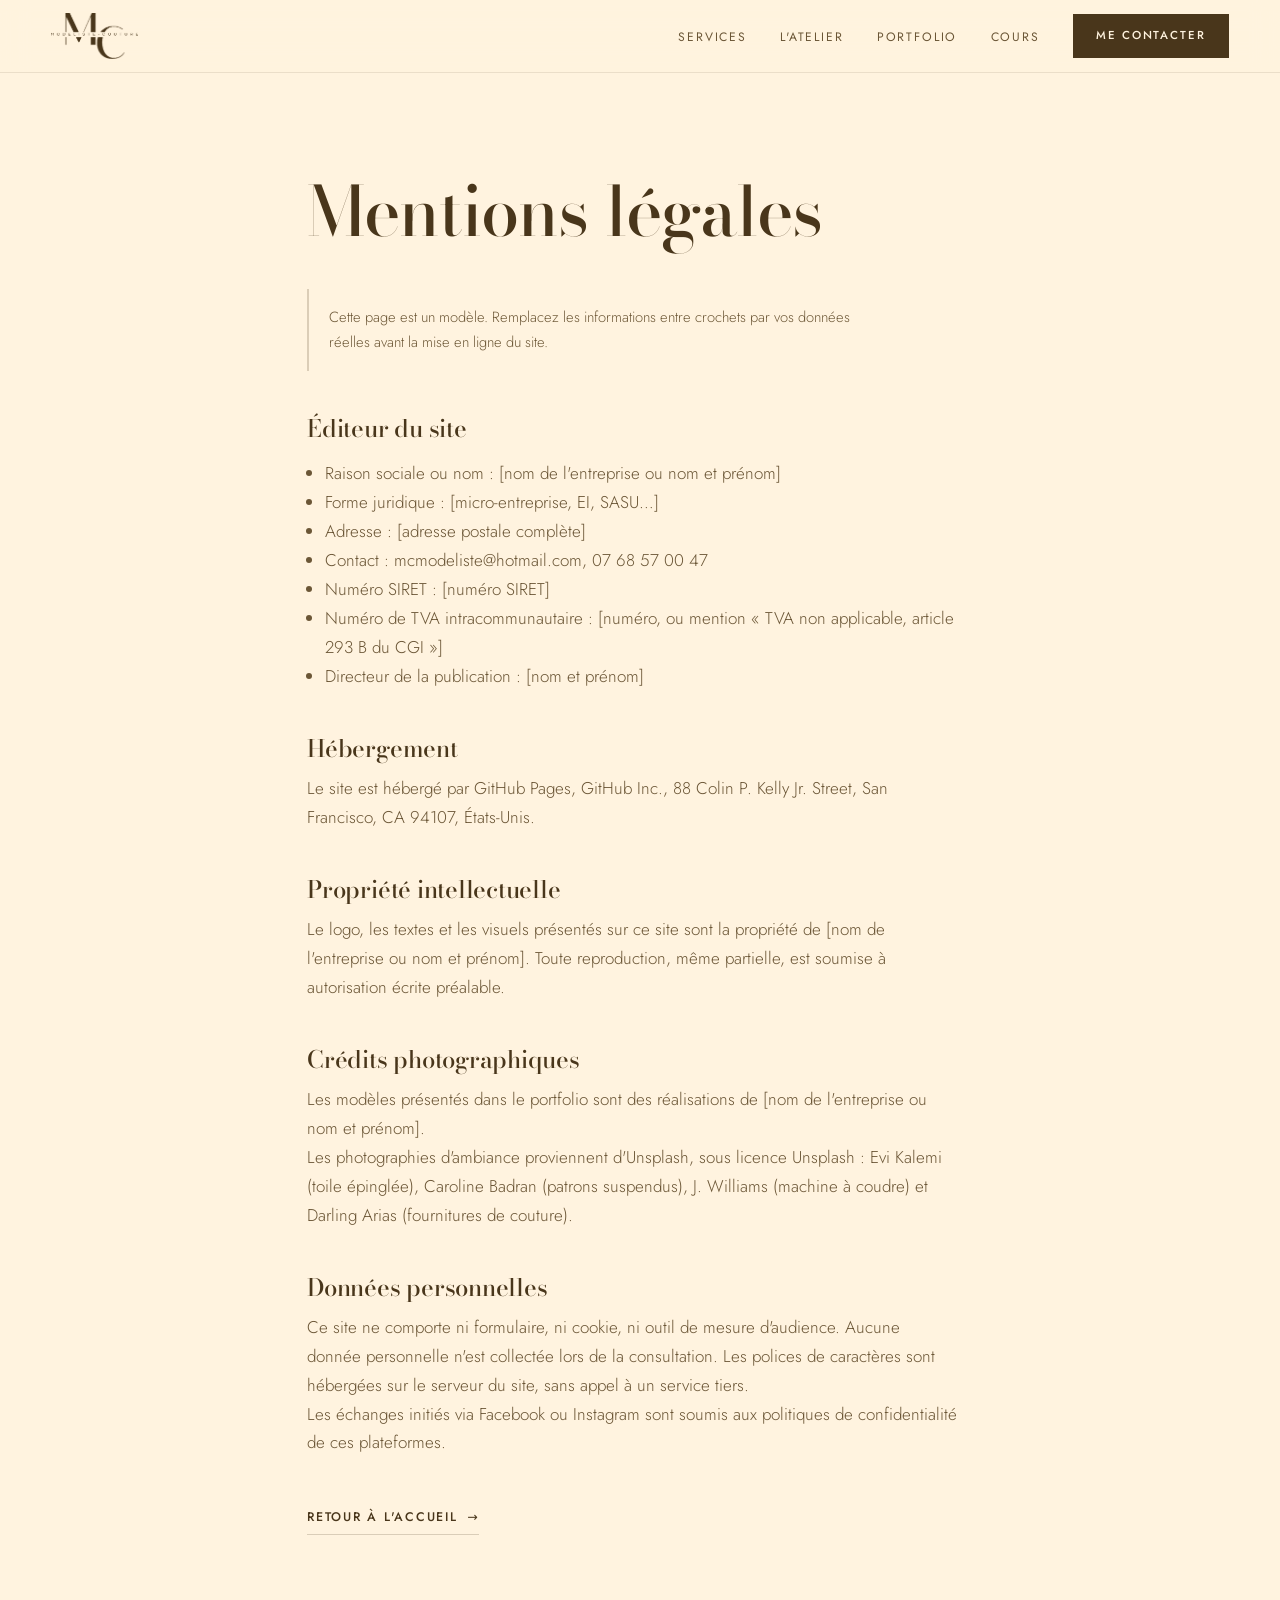
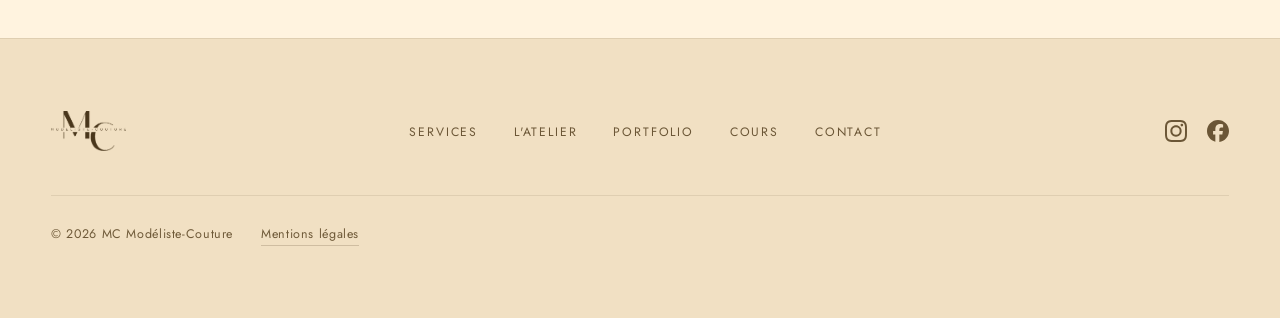
==== commit c577064a: "Remplacer les textures par les photos fournies Quatre photos prennent la place des textures calculée" ====
--- a/mentions-legales.html
+++ b/mentions-legales.html
@@ -79,6 +79,17 @@
       soumise à autorisation écrite préalable.
     </p>
 
+    <h2>Crédits photographiques</h2>
+    <p>
+      Les modèles présentés dans le portfolio sont des réalisations de
+      [nom de l'entreprise ou nom et prénom].
+    </p>
+    <p>
+      Les photographies d'ambiance proviennent d'Unsplash, sous licence Unsplash :
+      Evi Kalemi (toile épinglée), Caroline Badran (patrons suspendus),
+      J. Williams (machine à coudre) et Darling Arias (fournitures de couture).
+    </p>
+
     <h2>Données personnelles</h2>
     <p>
       Ce site ne comporte ni formulaire, ni cookie, ni outil de mesure d'audience. Aucune
--- a/assets/css/style.css
+++ b/assets/css/style.css
@@ -15,8 +15,15 @@
   --line:       rgba(73, 54, 27, .20);
   --line-soft:  rgba(73, 54, 27, .11);
   --shadow:     0 18px 50px rgba(73, 54, 27, .13);
-  --veil:       rgba(255, 243, 223, .55);
   --img-filter: none;
+  --logo-filter: none;
+
+  --cell-veil-dark:      rgba(41, 30, 15, .58);
+  --cell-veil-light:     rgba(255, 243, 223, .40);
+  --cell-scrim-on-dark:  rgba(25, 17, 8, .55);
+  --cell-scrim-on-light: rgba(255, 243, 223, .62);
+  --cell-ink-light:      #3A2A14;
+  --cell-ink-soft-light: #5C4726;
 
   --nav-h: 72px;
   --wrap: 1280px;
@@ -30,8 +37,11 @@
   color-scheme: light dark;
 }
 
+/* Le thème sombre est défini une seule fois, puis appliqué dans les trois cas :
+   réglage système, choix explicite « sombre », et jamais quand « clair » est
+   explicitement demandé. */
 @media (prefers-color-scheme: dark) {
-  :root {
+  :root:not([data-theme="light"]) {
     --paper:      #211710;
     --paper-2:    #2A1E14;
     --paper-3:    #33251a;
@@ -41,9 +51,37 @@
     --line:       rgba(245, 231, 207, .20);
     --line-soft:  rgba(245, 231, 207, .10);
     --shadow:     0 18px 50px rgba(0, 0, 0, .45);
-    --veil:       rgba(33, 23, 16, .88);
     --img-filter: brightness(.78) saturate(.92);
+    --logo-filter: brightness(0) invert(1) opacity(.92);
+
+    --cell-veil-dark:      rgba(20, 13, 8, .70);
+    --cell-veil-light:     rgba(33, 23, 16, .82);
+    --cell-scrim-on-dark:  rgba(10, 7, 3, .58);
+    --cell-scrim-on-light: rgba(18, 12, 7, .60);
+    --cell-ink-light:      #F5E7CF;
+    --cell-ink-soft-light: #D8C4A3;
   }
+}
+
+:root[data-theme="dark"] {
+  --paper:      #211710;
+  --paper-2:    #2A1E14;
+  --paper-3:    #33251a;
+  --ink:        #F5E7CF;
+  --ink-soft:   #D8C4A3;
+  --ink-mute:   #AE9877;
+  --line:       rgba(245, 231, 207, .20);
+  --line-soft:  rgba(245, 231, 207, .10);
+  --shadow:     0 18px 50px rgba(0, 0, 0, .45);
+  --img-filter: brightness(.78) saturate(.92);
+  --logo-filter: brightness(0) invert(1) opacity(.92);
+
+  --cell-veil-dark:      rgba(20, 13, 8, .70);
+  --cell-veil-light:     rgba(33, 23, 16, .82);
+  --cell-scrim-on-dark:  rgba(10, 7, 3, .58);
+  --cell-scrim-on-light: rgba(18, 12, 7, .60);
+  --cell-ink-light:      #F5E7CF;
+  --cell-ink-soft-light: #D8C4A3;
 }
 
 /* --------------------------------------------------------- base --------- */
@@ -204,7 +242,7 @@
 
 .site-header {
   position: sticky;
-  top: 0;
+  top: env(safe-area-inset-top, 0px);
   z-index: 50;
   background: color-mix(in srgb, var(--paper) 88%, transparent);
   backdrop-filter: blur(14px);
@@ -232,10 +270,8 @@
   width: auto;
 }
 
-@media (prefers-color-scheme: dark) {
-  .brand img,
-  .site-footer__brand img { filter: brightness(0) invert(1) opacity(.92); }
-}
+.brand img,
+.site-footer__brand img { filter: var(--logo-filter); }
 
 .site-nav { display: flex; align-items: center; gap: clamp(1.25rem, 2.6vw, 2.4rem); }
 
@@ -397,42 +433,40 @@
 .bento__cell h3 { color: var(--cell-ink, var(--ink)); }
 .bento__cell p  { color: var(--cell-ink-soft, var(--ink-soft)); font-weight: 300; }
 
-.bento__cell--dark,
-.bento__cell--light {
+.bento__cell--photo {
   background-size: cover;
   background-position: center;
 }
 
-.bento__cell--dark::before,
-.bento__cell--light::before {
+/* Deux couches : un voile uniforme qui tient la tuile dans le thème, et un
+   dégradé vers le bas, là où se trouve le texte. Sans lui, un reflet clair de
+   la photo passant sous une ligne suffit à la rendre illisible. */
+.bento__cell--photo::before {
   content: "";
   position: absolute;
   inset: 0;
   z-index: -1;
-  background: var(--cell-veil);
-}
-
-.bento__cell--dark {
+  background:
+    linear-gradient(to top, var(--cell-scrim), transparent 62%),
+    var(--cell-veil);
+}
+
+/* Photo claire (les patrons suspendus) : voile clair, encre brune. */
+.bento__cell--patronage {
   background-image: url("../img/service-patronage.jpg");
-  --cell-veil: rgba(41, 30, 15, .58);
+  --cell-veil: var(--cell-veil-light);
+  --cell-scrim: var(--cell-scrim-on-light);
+  --cell-ink: var(--cell-ink-light);
+  --cell-ink-soft: var(--cell-ink-soft-light);
+}
+
+/* Photo sombre (la machine à coudre) : voile sombre, encre crème. */
+.bento__cell--machine {
+  background-image: url("../img/service-atelier.jpg");
+  --cell-veil: var(--cell-veil-dark);
+  --cell-scrim: var(--cell-scrim-on-dark);
   --cell-ink: #FDF4E5;
   --cell-ink-soft: #E7D6B9;
-}
-
-.bento__cell--light {
-  background-image: url("../img/service-prototype.jpg");
-  --cell-veil: rgba(255, 243, 223, .58);
-  --cell-ink: #3A2A14;
-  --cell-ink-soft: #5C4726;
-}
-
-@media (prefers-color-scheme: dark) {
-  .bento__cell--dark  { --cell-veil: rgba(20, 13, 8, .70); }
-  .bento__cell--light {
-    --cell-veil: rgba(33, 23, 16, .82);
-    --cell-ink: var(--ink);
-    --cell-ink-soft: var(--ink-soft);
-  }
 }
 
 .bento__cell--full {
@@ -470,41 +504,83 @@
 .atelier__panel h2 { margin-bottom: .35rem; }
 .atelier__panel p  { color: var(--ink-soft); font-weight: 300; }
 
+.atelier__who {
+  font-size: .78rem;
+  font-weight: 400;
+  letter-spacing: .16em;
+  text-transform: uppercase;
+  color: var(--ink);
+  margin-bottom: -.35rem;
+}
+
 /* ----------------------------------------------------- portfolio -------- */
 
 .portfolio {
-  position: relative;
-  isolation: isolate;
-  background: url("../img/portfolio.jpg") center / cover no-repeat;
+  background: var(--paper-2);
   border-block: 1px solid var(--line-soft);
 }
 
-/* Le voile garde la section dans le thème actif : crème en clair, brun profond
-   en sombre. Sans lui, la bande de papier à patron trouerait le mode sombre. */
-.portfolio::before {
-  content: "";
-  position: absolute;
-  inset: 0;
-  z-index: -1;
-  background: var(--veil);
-}
-
-.portfolio__inner {
-  max-width: 44rem;
-  text-align: center;
-  display: grid;
-  justify-items: center;
-  gap: 1.35rem;
-}
-.portfolio__inner p { color: var(--ink-soft); font-weight: 300; }
-.portfolio__inner .btn { margin-top: .75rem; }
-
-.portfolio__meta {
+.pf-domain { padding-top: clamp(2.25rem, 4vw, 3.25rem); }
+.pf-domain + .pf-domain {
+  margin-top: clamp(2.25rem, 4vw, 3.25rem);
+  border-top: 1px solid var(--line);
+}
+
+@media (min-width: 900px) {
+  .pf-domain {
+    display: grid;
+    grid-template-columns: 3fr 9fr;
+    gap: clamp(1.5rem, 4vw, 3.5rem);
+    align-items: start;
+  }
+  .pf-domain > * { min-width: 0; }
+}
+
+.pf-domain__title {
+  font-size: clamp(1.5rem, 2.6vw, 2.1rem);
+  font-weight: 500;
+  margin-bottom: 1.25rem;
+}
+@media (min-width: 900px) {
+  .pf-domain__title { margin-bottom: 0; }
+}
+
+.pf-domain__body { display: grid; gap: clamp(1.75rem, 3vw, 2.5rem); }
+
+/* Hauteur commune, largeur libre : les photos gardent leur cadrage d'origine
+   au lieu d'être rognées dans une grille régulière. */
+.pf-photos {
+  display: flex;
+  flex-wrap: wrap;
+  gap: .7rem;
+}
+.pf-photos img {
+  height: clamp(124px, 11.2vw, 165px);
+  width: auto;
+  max-width: 100%;
+  object-fit: cover;
+  filter: var(--img-filter);
+}
+
+.pf-clients {
+  display: grid;
+  gap: 1.75rem clamp(2rem, 4vw, 3.5rem);
+}
+@media (min-width: 680px) {
+  .pf-clients { grid-template-columns: repeat(2, minmax(0, 1fr)); }
+}
+
+.pf-clients h4 {
+  font-family: var(--sans);
   font-size: .78rem;
-  letter-spacing: .1em;
-  text-transform: uppercase;
-  color: var(--ink-mute);
-}
+  font-weight: 500;
+  letter-spacing: .15em;
+  text-transform: uppercase;
+  margin: 0 0 .6rem;
+  padding-bottom: .6rem;
+  border-bottom: 1px solid var(--line);
+}
+.pf-clients p { color: var(--ink-soft); font-weight: 300; font-size: .97rem; }
 
 /* --------------------------------------------------------- cours -------- */
 
